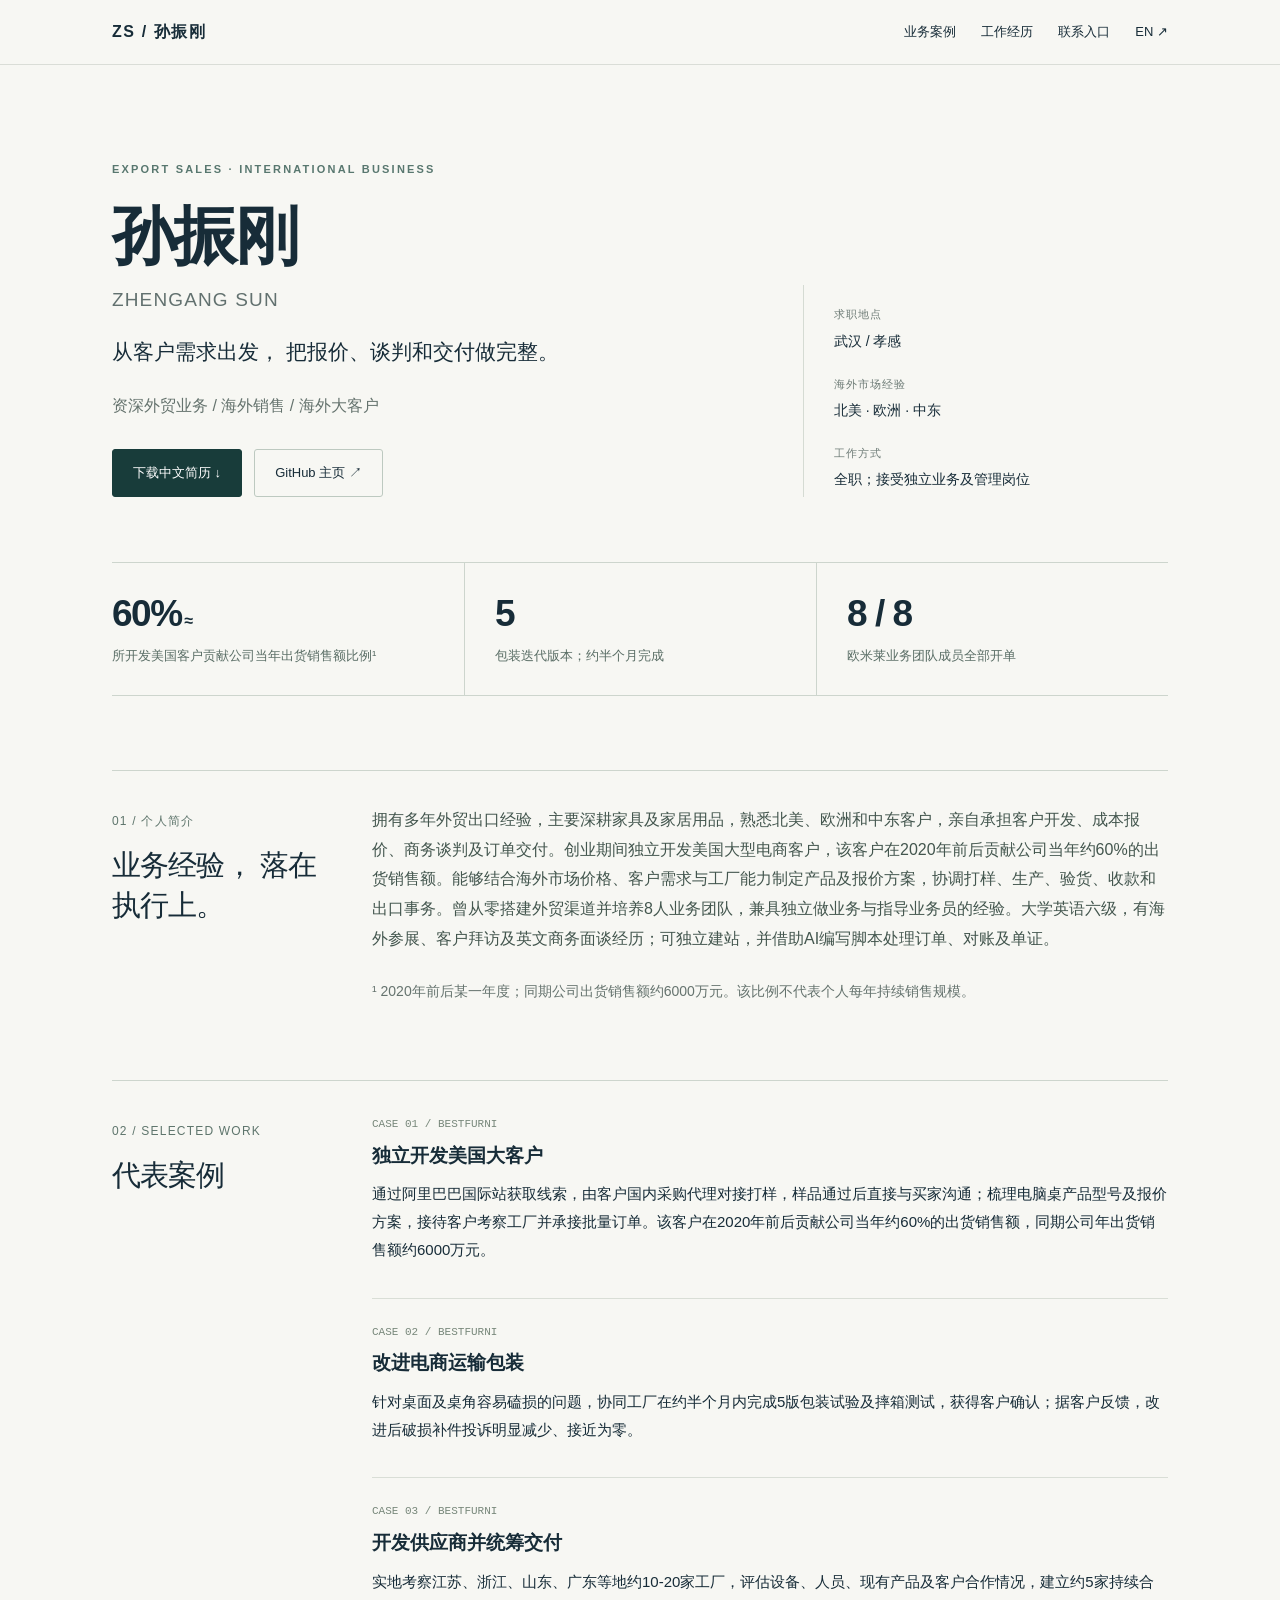
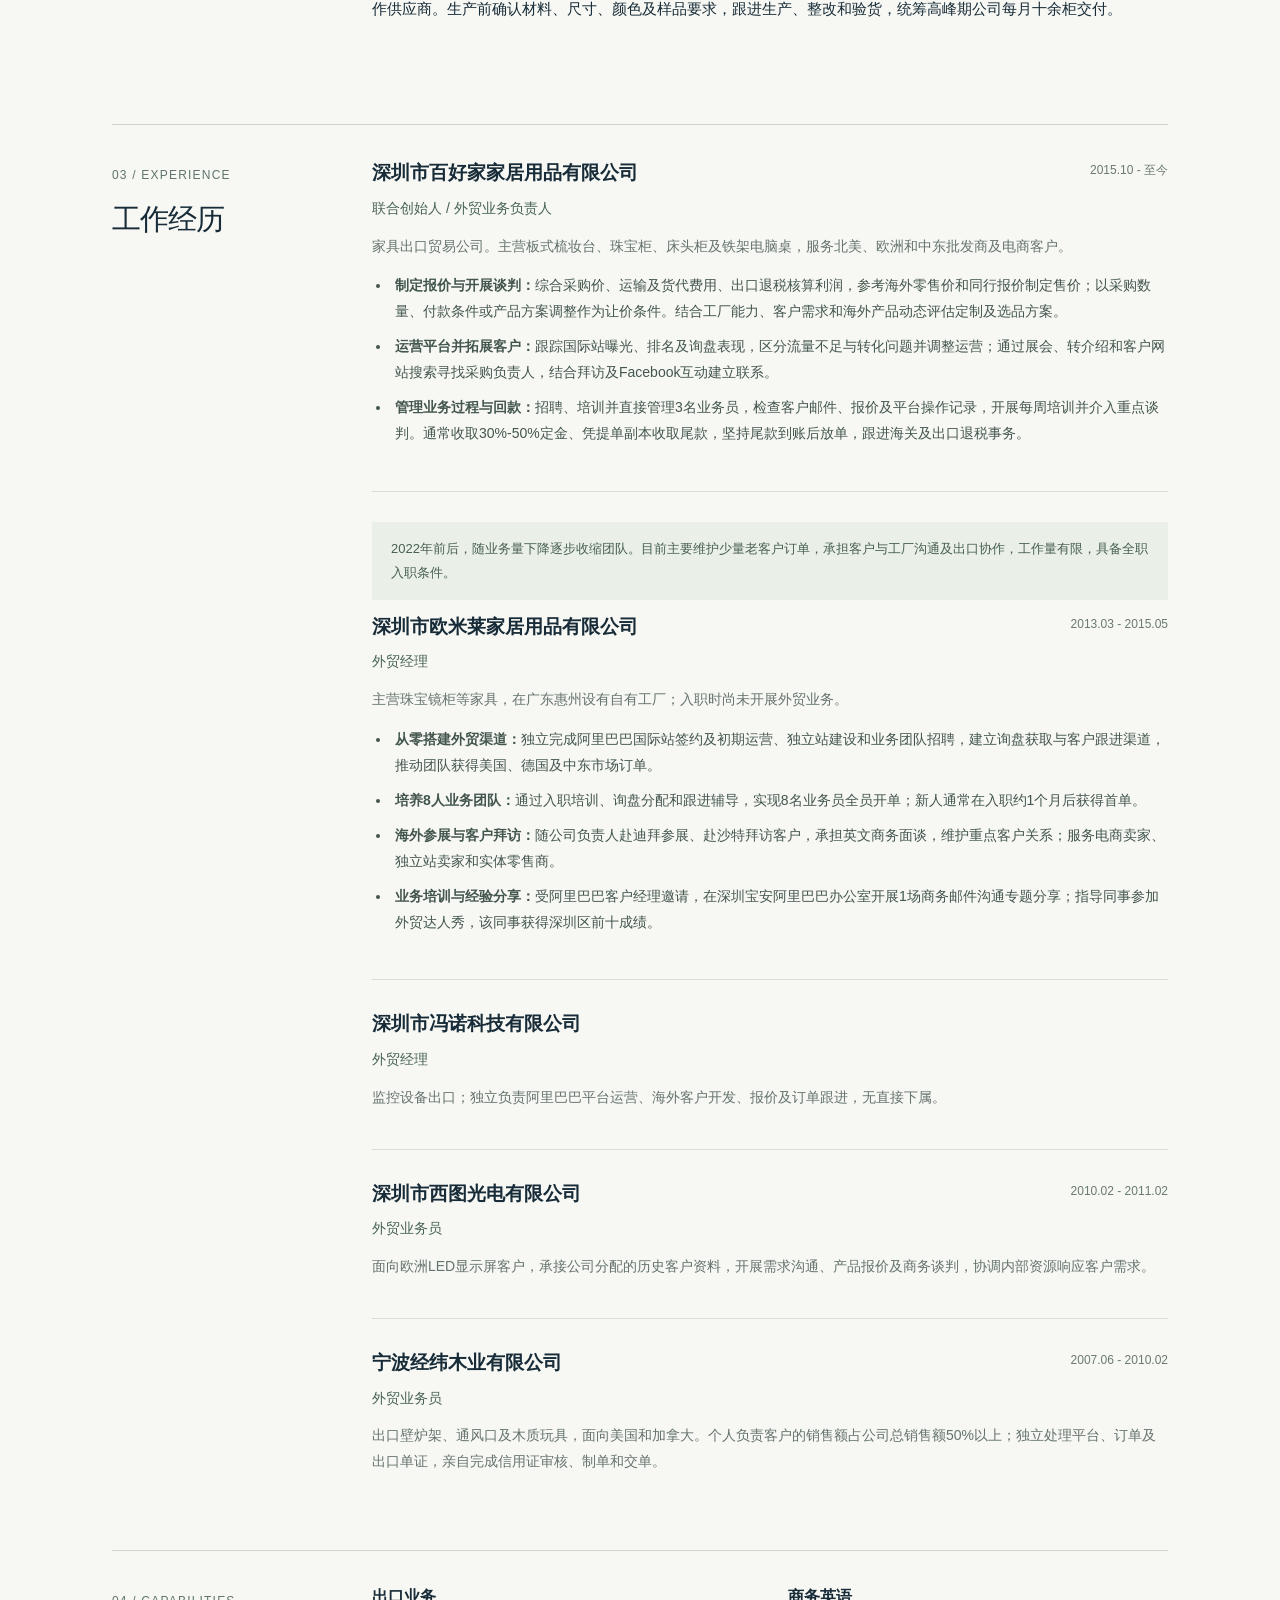
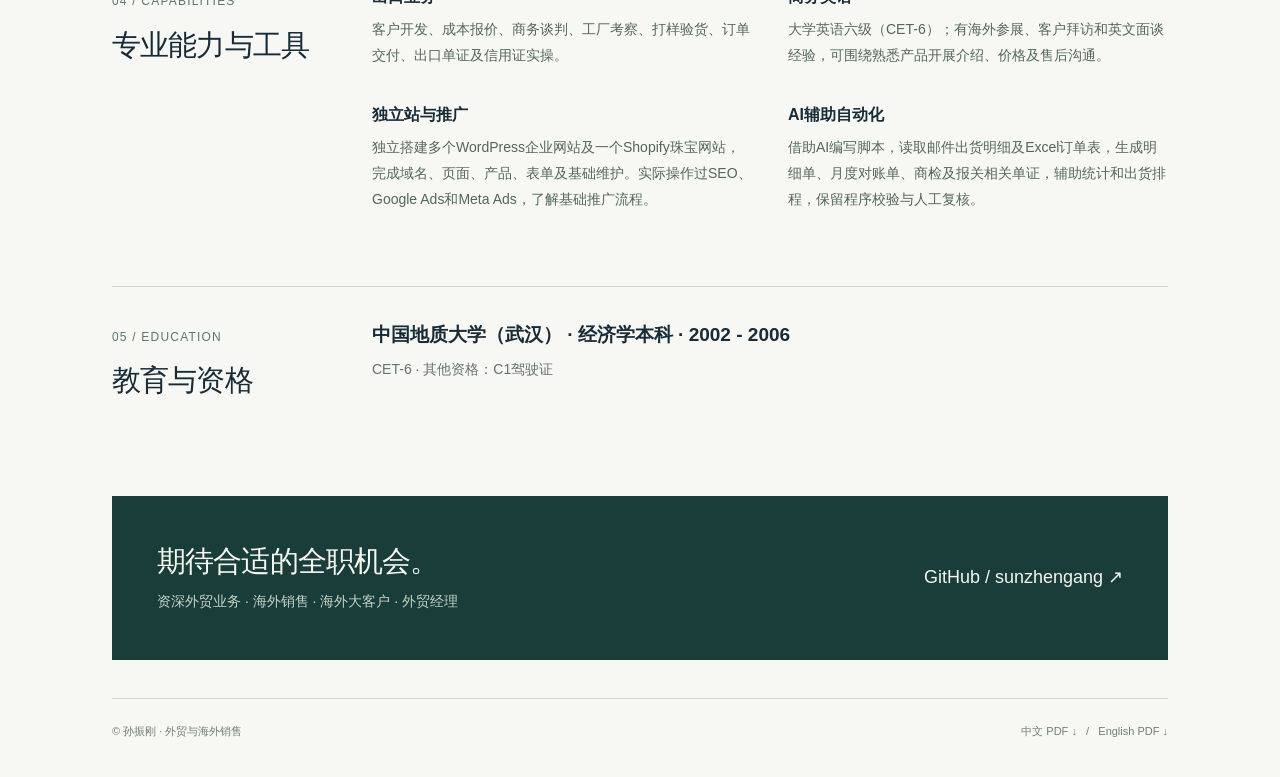
==== index.html @ 6c3768ad "Publish bilingual export sales resume with public PDF downloads" ====
<!doctype html><html lang="zh-CN"><head><meta charset="utf-8"><meta name="viewport" content="width=device-width,initial-scale=1"><title>孙振刚 | 资深外贸与海外销售</title><meta name="description" content="资深外贸业务 / 海外销售 / 海外大客户 · Wuhan / Xiaogan · Customer development, negotiation and export delivery"><meta name="theme-color" content="#193d39"><link rel="stylesheet" href="style.css"><link rel="alternate" hreflang="en" href="en.html"></head><body><a class="skip" href="#main">跳到正文</a><header><nav aria-label="主导航"><a class="brand" href="index.html">ZS / 孙振刚</a><div class="navlinks"><a class="optional" href="#cases">业务案例</a><a class="optional" href="#experience">工作经历</a><a href="#contact">联系入口</a><a href="en.html" lang="en">EN ↗</a></div></nav></header><main id="main"><div class="hero"><div><span class="eyebrow">EXPORT SALES · INTERNATIONAL BUSINESS</span><h1>孙振刚<small>ZHENGANG SUN</small></h1><p class="lead">从客户需求出发，
把报价、谈判和交付做完整。</p><p class="muted">资深外贸业务 / 海外销售 / 海外大客户</p><div class="actions"><a class="button primary" href="resume-zh.pdf" download>下载中文简历 ↓</a><a class="button" href="https://github.com/sunzhengang">GitHub 主页 ↗</a></div></div><aside class="hero-aside"><dl><div><dt>求职地点</dt><dd>武汉 / 孝感</dd></div><div><dt>海外市场经验</dt><dd>北美 · 欧洲 · 中东</dd></div><div><dt>工作方式</dt><dd>全职；接受独立业务及管理岗位</dd></div></dl></aside></div><div class="facts"><div class="fact"><div class="number">60%<span style="font-size:16px"> ≈</span></div><p>所开发美国客户贡献公司当年出货销售额比例¹</p></div><div class="fact"><div class="number">5</div><p>包装迭代版本；约半个月完成</p></div><div class="fact"><div class="number">8 / 8</div><p>欧米莱业务团队成员全部开单</p></div></div><section id="profile" class="section-layout"><div><span class="section-label">01 / 个人简介</span><h2>业务经验，
落在执行上。</h2></div><div><p class="intro">拥有多年外贸出口经验，主要深耕家具及家居用品，熟悉北美、欧洲和中东客户，亲自承担客户开发、成本报价、商务谈判及订单交付。创业期间独立开发美国大型电商客户，该客户在2020年前后贡献公司当年约60%的出货销售额。能够结合海外市场价格、客户需求与工厂能力制定产品及报价方案，协调打样、生产、验货、收款和出口事务。曾从零搭建外贸渠道并培养8人业务团队，兼具独立做业务与指导业务员的经验。大学英语六级，有海外参展、客户拜访及英文商务面谈经历；可独立建站，并借助AI编写脚本处理订单、对账及单证。</p><p class="context">¹ 2020年前后某一年度；同期公司出货销售额约6000万元。该比例不代表个人每年持续销售规模。</p></div></section><section id="cases" class="section-layout"><div><span class="section-label">02 / SELECTED WORK</span><h2>代表案例</h2></div><div><article class="case"><div class="case-index">CASE 01 / BESTFURNI</div><h3>独立开发美国大客户</h3><p>通过阿里巴巴国际站获取线索，由客户国内采购代理对接打样，样品通过后直接与买家沟通；梳理电脑桌产品型号及报价方案，接待客户考察工厂并承接批量订单。该客户在2020年前后贡献公司当年约60%的出货销售额，同期公司年出货销售额约6000万元。</p></article><article class="case"><div class="case-index">CASE 02 / BESTFURNI</div><h3>改进电商运输包装</h3><p>针对桌面及桌角容易磕损的问题，协同工厂在约半个月内完成5版包装试验及摔箱测试，获得客户确认；据客户反馈，改进后破损补件投诉明显减少、接近为零。</p></article><article class="case"><div class="case-index">CASE 03 / BESTFURNI</div><h3>开发供应商并统筹交付</h3><p>实地考察江苏、浙江、山东、广东等地约10-20家工厂，评估设备、人员、现有产品及客户合作情况，建立约5家持续合作供应商。生产前确认材料、尺寸、颜色及样品要求，跟进生产、整改和验货，统筹高峰期公司每月十余柜交付。</p></article></div></section><section id="experience" class="section-layout"><div><span class="section-label">03 / EXPERIENCE</span><h2>工作经历</h2></div><div><article class="job"><div class="jobhead"><h3>深圳市百好家家居用品有限公司</h3><span class="date">2015.10 - 至今</span></div><p class="role">联合创始人 / 外贸业务负责人</p><p class="context">家具出口贸易公司。主营板式梳妆台、珠宝柜、床头柜及铁架电脑桌，服务北美、欧洲和中东批发商及电商客户。</p><ul><li><strong>制定报价与开展谈判：</strong>综合采购价、运输及货代费用、出口退税核算利润，参考海外零售价和同行报价制定售价；以采购数量、付款条件或产品方案调整作为让价条件。结合工厂能力、客户需求和海外产品动态评估定制及选品方案。</li><li><strong>运营平台并拓展客户：</strong>跟踪国际站曝光、排名及询盘表现，区分流量不足与转化问题并调整运营；通过展会、转介绍和客户网站搜索寻找采购负责人，结合拜访及Facebook互动建立联系。</li><li><strong>管理业务过程与回款：</strong>招聘、培训并直接管理3名业务员，检查客户邮件、报价及平台操作记录，开展每周培训并介入重点谈判。通常收取30%-50%定金、凭提单副本收取尾款，坚持尾款到账后放单，跟进海关及出口退税事务。</li></ul></article><p class="note">2022年前后，随业务量下降逐步收缩团队。目前主要维护少量老客户订单，承担客户与工厂沟通及出口协作，工作量有限，具备全职入职条件。</p><article class="job"><div class="jobhead"><h3>深圳市欧米莱家居用品有限公司</h3><span class="date">2013.03 - 2015.05</span></div><p class="role">外贸经理</p><p class="context">主营珠宝镜柜等家具，在广东惠州设有自有工厂；入职时尚未开展外贸业务。</p><ul><li><strong>从零搭建外贸渠道：</strong>独立完成阿里巴巴国际站签约及初期运营、独立站建设和业务团队招聘，建立询盘获取与客户跟进渠道，推动团队获得美国、德国及中东市场订单。</li><li><strong>培养8人业务团队：</strong>通过入职培训、询盘分配和跟进辅导，实现8名业务员全员开单；新人通常在入职约1个月后获得首单。</li><li><strong>海外参展与客户拜访：</strong>随公司负责人赴迪拜参展、赴沙特拜访客户，承担英文商务面谈，维护重点客户关系；服务电商卖家、独立站卖家和实体零售商。</li><li><strong>业务培训与经验分享：</strong>受阿里巴巴客户经理邀请，在深圳宝安阿里巴巴办公室开展1场商务邮件沟通专题分享；指导同事参加外贸达人秀，该同事获得深圳区前十成绩。</li></ul></article><article class="job"><div class="jobhead"><h3>深圳市冯诺科技有限公司</h3><span class="date"></span></div><p class="role">外贸经理</p><p class="context">监控设备出口；独立负责阿里巴巴平台运营、海外客户开发、报价及订单跟进，无直接下属。</p></article><article class="job"><div class="jobhead"><h3>深圳市西图光电有限公司</h3><span class="date">2010.02 - 2011.02</span></div><p class="role">外贸业务员</p><p class="context">面向欧洲LED显示屏客户，承接公司分配的历史客户资料，开展需求沟通、产品报价及商务谈判，协调内部资源响应客户需求。</p></article><article class="job"><div class="jobhead"><h3>宁波经纬木业有限公司</h3><span class="date">2007.06 - 2010.02</span></div><p class="role">外贸业务员</p><p class="context">出口壁炉架、通风口及木质玩具，面向美国和加拿大。个人负责客户的销售额占公司总销售额50%以上；独立处理平台、订单及出口单证，亲自完成信用证审核、制单和交单。</p></article></div></section><section id="skills" class="section-layout"><div><span class="section-label">04 / CAPABILITIES</span><h2>专业能力与工具</h2></div><div><div class="skills"><article class="skill"><h3>出口业务</h3><p>客户开发、成本报价、商务谈判、工厂考察、打样验货、订单交付、出口单证及信用证实操。</p></article><article class="skill"><h3>商务英语</h3><p>大学英语六级（CET-6）；有海外参展、客户拜访和英文面谈经验，可围绕熟悉产品开展介绍、价格及售后沟通。</p></article><article class="skill"><h3>独立站与推广</h3><p>独立搭建多个WordPress企业网站及一个Shopify珠宝网站，完成域名、页面、产品、表单及基础维护。实际操作过SEO、Google Ads和Meta Ads，了解基础推广流程。</p></article><article class="skill"><h3>AI辅助自动化</h3><p>借助AI编写脚本，读取邮件出货明细及Excel订单表，生成明细单、月度对账单、商检及报关相关单证，辅助统计和出货排程，保留程序校验与人工复核。</p></article></div></div></section><section id="education" class="section-layout"><div><span class="section-label">05 / EDUCATION</span><h2>教育与资格</h2></div><div><h3>中国地质大学（武汉）  ·  经济学本科  ·  2002 - 2006</h3><p class="context">CET-6 · 其他资格：C1驾驶证</p></div></section><section id="contact" class="contact"><div><h2>期待合适的全职机会。</h2><p>资深外贸业务 · 海外销售 · 海外大客户 · 外贸经理</p></div><a href="https://github.com/sunzhengang">GitHub / sunzhengang ↗</a></section><footer><span>© 孙振刚 · 外贸与海外销售</span><span><a href="resume-zh.pdf" download>中文 PDF ↓</a> &nbsp; / &nbsp; <a href="resume-en.pdf" download>English PDF ↓</a></span></footer></main></body></html>
---- style.css ----
*{box-sizing:border-box}html{scroll-behavior:smooth;scroll-padding-top:90px}body{margin:0;background:#f7f7f3;color:#172c38;font:16px/1.85 -apple-system,BlinkMacSystemFont,"Segoe UI","PingFang SC","Microsoft YaHei",sans-serif}a{color:inherit;text-decoration:none}a:hover{text-decoration:underline}header{border-bottom:1px solid #daddd7;background:#f7f7f3ef;position:sticky;top:0;z-index:2;backdrop-filter:blur(12px)}nav{max-width:1120px;margin:auto;display:flex;align-items:center;justify-content:space-between;padding:17px 32px;gap:24px}.brand{font-weight:650;letter-spacing:.1em}.navlinks{display:flex;gap:25px;font-size:13px}main{max-width:1120px;margin:auto;padding:0 32px}.hero{padding:88px 0 65px;display:grid;grid-template-columns:1.7fr 1fr;gap:70px}.eyebrow{font-size:11px;letter-spacing:.2em;font-weight:650;color:#58776f;text-transform:uppercase}h1{font-size:64px;line-height:1.15;letter-spacing:-.04em;margin:18px 0 22px;font-weight:600}h1 small{font-size:19px;letter-spacing:.06em;display:block;margin-top:15px;font-weight:400;color:#62716f}h2{font-size:29px;font-weight:550;letter-spacing:-.03em;line-height:1.4;margin:10px 0 28px}h3{font-size:19px;line-height:1.5;font-weight:600;margin:0 0 8px}.lead{font-size:21px;line-height:1.8;max-width:640px}.muted,.context{color:#65736e}.hero-aside{border-left:1px solid #d5dbd3;padding-left:30px;align-self:end;font-size:14px}.hero-aside dl{margin:0}.hero-aside dt{font-size:11px;color:#6d7b76;letter-spacing:.1em;margin-top:19px}.hero-aside dd{margin:4px 0}.actions{display:flex;gap:12px;flex-wrap:wrap;margin-top:28px}.button{font-size:13px;padding:11px 20px;border:1px solid #bdc9c0;border-radius:3px;display:inline-block}.button.primary{background:#183c3a;color:#fff;border-color:#183c3a}.facts{display:grid;grid-template-columns:repeat(3,1fr);border-top:1px solid #cdd5cd;border-bottom:1px solid #cdd5cd;margin-bottom:74px}.fact{padding:27px 25px 27px 0}.fact+.fact{border-left:1px solid #cdd5cd;padding-left:30px}.number{font-size:37px;font-weight:550;letter-spacing:-.04em;line-height:1.3}.fact p{font-size:13px;margin:6px 0 0;color:#596d65}section{padding:0 0 67px}.section-layout{display:grid;grid-template-columns:220px 1fr;gap:40px;border-top:1px solid #cdd5cd;padding-top:34px}.section-label{font-size:12px;color:#5e756c;letter-spacing:.1em}.intro{margin:0 0 26px;color:#43564e}.case{border-top:1px solid #d9ded6;padding:24px 0}.case:first-child{border-top:0;padding-top:0}.case-index{font:11px/1.8 monospace;color:#77877a;margin-bottom:7px}.case p{margin:10px 0;font-size:15px}.result{border-left:2px solid #789185;padding:5px 0 5px 16px;color:#294f43}.job{padding:0 0 30px;margin-bottom:30px;border-bottom:1px solid #d9ded6}.job:last-child{margin:0;border:0;padding-bottom:0}.jobhead{display:flex;justify-content:space-between;gap:22px}.date{font-size:12px;white-space:nowrap;color:#697a70}.role{color:#476354;font-size:14px;margin:0 0 12px}.context{font-size:14px;margin:8px 0}.job ul{padding-left:19px;font-size:14px;color:#43564e}.job li{padding-left:4px;margin:9px 0}.note{font-size:13px;background:#eaf0e7;padding:15px 19px;color:#48604f}.skills{display:grid;grid-template-columns:1fr 1fr;gap:28px 36px}.skill h3{font-size:16px}.skill p{font-size:14px;color:#52675b;margin:6px 0}.contact{background:#193d39;color:#f7f7f0;padding:45px;display:flex;justify-content:space-between;align-items:center;gap:24px;margin-bottom:38px}.contact h2{margin:0 0 8px}.contact p{font-size:14px;color:#c4d3c6;margin:0}.contact a{font-size:18px}footer{border-top:1px solid #cdd5cd;padding:22px 0 35px;font-size:11px;color:#708073;display:flex;justify-content:space-between;gap:20px}.skip{position:absolute;left:-999px}.skip:focus{left:20px;top:10px;background:white;z-index:9}a:focus-visible{outline:2px solid #4c806b;outline-offset:5px}@media(max-width:760px){nav{padding:14px 22px}.navlinks{gap:15px}.navlinks .optional{display:none}main{padding:0 22px}.hero{padding:50px 0 35px;grid-template-columns:1fr;gap:25px}h1{font-size:48px}.lead{font-size:18px}.hero-aside{border-left:0;border-top:1px solid #d5dbd3;padding:10px 0 0}.hero-aside dl{display:grid;grid-template-columns:1fr 1fr;gap:0 20px}.facts{margin-bottom:45px}.fact{padding:20px 10px 20px 0}.fact+.fact{padding-left:15px}.number{font-size:28px}.fact p{font-size:11px}.section-layout{grid-template-columns:1fr;gap:20px;padding-top:24px}h2{font-size:26px}.jobhead{display:block}.date{display:block;margin-bottom:9px}.skills{grid-template-columns:1fr;gap:20px}.contact{padding:25px;display:block}.contact a{display:block;margin-top:20px;font-size:16px}section{padding-bottom:45px}footer{display:block}footer span{display:block}}@media print{header,.actions,.contact{display:none}body{background:white;font-size:11px}main{max-width:none;padding:0}.hero{padding:0;gap:25px}h1{font-size:32px}.facts{margin-bottom:20px}.section-layout{grid-template-columns:130px 1fr;gap:15px}section{padding-bottom:20px}.job,.case{break-inside:avoid}.lead{font-size:15px}}
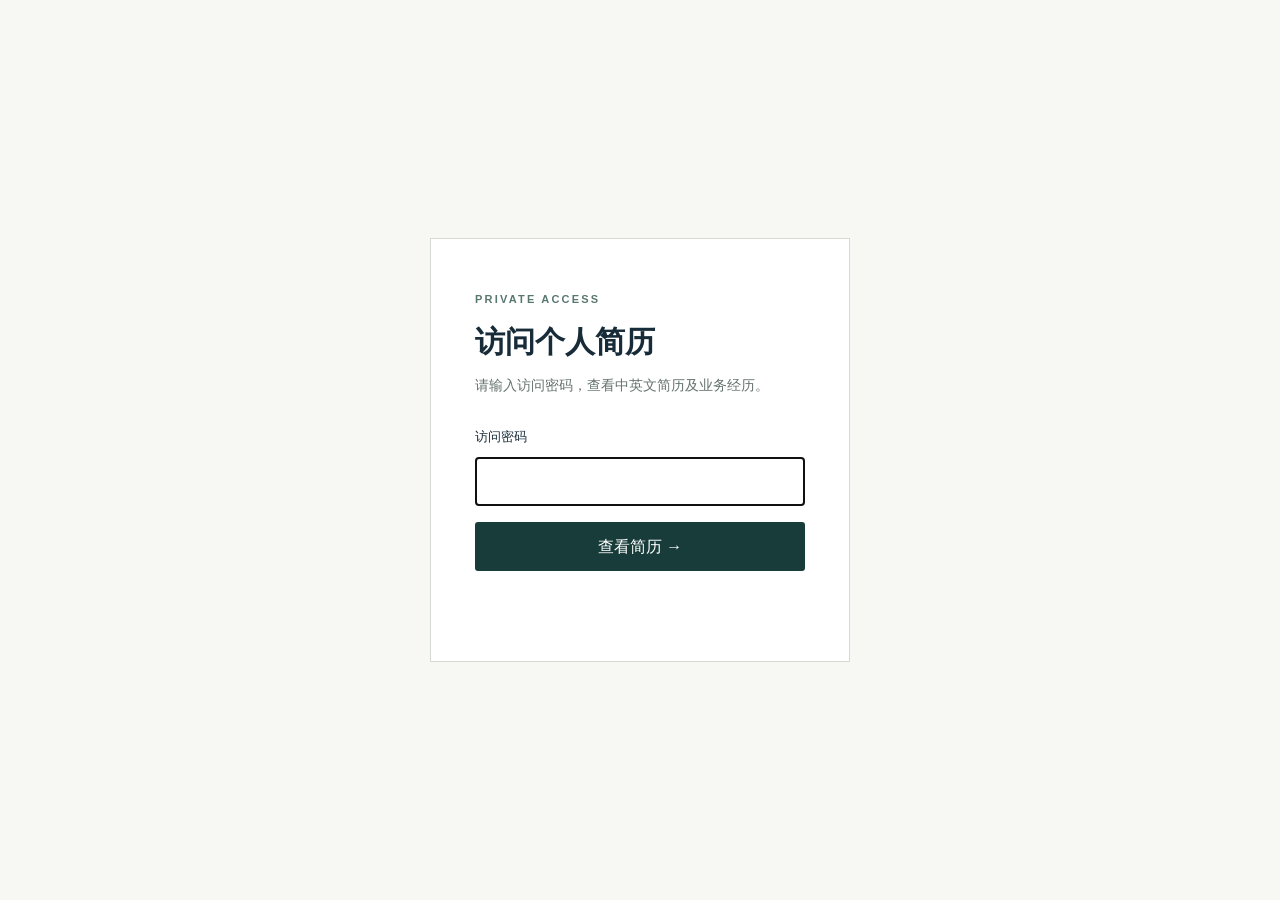
==== commit 58adad39: "Protect resume and downloads with encrypted password gate" ====
--- a/index.html
+++ b/index.html
@@ -1,3 +1 @@
-<!doctype html><html lang="zh-CN"><head><meta charset="utf-8"><meta name="viewport" content="width=device-width,initial-scale=1"><title>孙振刚 | 资深外贸与海外销售</title><meta name="description" content="资深外贸业务 / 海外销售 / 海外大客户 · Wuhan / Xiaogan · Customer development, negotiation and export delivery"><meta name="theme-color" content="#193d39"><link rel="stylesheet" href="style.css"><link rel="alternate" hreflang="en" href="en.html"></head><body><a class="skip" href="#main">跳到正文</a><header><nav aria-label="主导航"><a class="brand" href="index.html">ZS / 孙振刚</a><div class="navlinks"><a class="optional" href="#cases">业务案例</a><a class="optional" href="#experience">工作经历</a><a href="#contact">联系入口</a><a href="en.html" lang="en">EN ↗</a></div></nav></header><main id="main"><div class="hero"><div><span class="eyebrow">EXPORT SALES · INTERNATIONAL BUSINESS</span><h1>孙振刚<small>ZHENGANG SUN</small></h1><p class="lead">从客户需求出发，
-把报价、谈判和交付做完整。</p><p class="muted">资深外贸业务 / 海外销售 / 海外大客户</p><div class="actions"><a class="button primary" href="resume-zh.pdf" download>下载中文简历 ↓</a><a class="button" href="https://github.com/sunzhengang">GitHub 主页 ↗</a></div></div><aside class="hero-aside"><dl><div><dt>求职地点</dt><dd>武汉 / 孝感</dd></div><div><dt>海外市场经验</dt><dd>北美 · 欧洲 · 中东</dd></div><div><dt>工作方式</dt><dd>全职；接受独立业务及管理岗位</dd></div></dl></aside></div><div class="facts"><div class="fact"><div class="number">60%<span style="font-size:16px"> ≈</span></div><p>所开发美国客户贡献公司当年出货销售额比例¹</p></div><div class="fact"><div class="number">5</div><p>包装迭代版本；约半个月完成</p></div><div class="fact"><div class="number">8 / 8</div><p>欧米莱业务团队成员全部开单</p></div></div><section id="profile" class="section-layout"><div><span class="section-label">01 / 个人简介</span><h2>业务经验，
-落在执行上。</h2></div><div><p class="intro">拥有多年外贸出口经验，主要深耕家具及家居用品，熟悉北美、欧洲和中东客户，亲自承担客户开发、成本报价、商务谈判及订单交付。创业期间独立开发美国大型电商客户，该客户在2020年前后贡献公司当年约60%的出货销售额。能够结合海外市场价格、客户需求与工厂能力制定产品及报价方案，协调打样、生产、验货、收款和出口事务。曾从零搭建外贸渠道并培养8人业务团队，兼具独立做业务与指导业务员的经验。大学英语六级，有海外参展、客户拜访及英文商务面谈经历；可独立建站，并借助AI编写脚本处理订单、对账及单证。</p><p class="context">¹ 2020年前后某一年度；同期公司出货销售额约6000万元。该比例不代表个人每年持续销售规模。</p></div></section><section id="cases" class="section-layout"><div><span class="section-label">02 / SELECTED WORK</span><h2>代表案例</h2></div><div><article class="case"><div class="case-index">CASE 01 / BESTFURNI</div><h3>独立开发美国大客户</h3><p>通过阿里巴巴国际站获取线索，由客户国内采购代理对接打样，样品通过后直接与买家沟通；梳理电脑桌产品型号及报价方案，接待客户考察工厂并承接批量订单。该客户在2020年前后贡献公司当年约60%的出货销售额，同期公司年出货销售额约6000万元。</p></article><article class="case"><div class="case-index">CASE 02 / BESTFURNI</div><h3>改进电商运输包装</h3><p>针对桌面及桌角容易磕损的问题，协同工厂在约半个月内完成5版包装试验及摔箱测试，获得客户确认；据客户反馈，改进后破损补件投诉明显减少、接近为零。</p></article><article class="case"><div class="case-index">CASE 03 / BESTFURNI</div><h3>开发供应商并统筹交付</h3><p>实地考察江苏、浙江、山东、广东等地约10-20家工厂，评估设备、人员、现有产品及客户合作情况，建立约5家持续合作供应商。生产前确认材料、尺寸、颜色及样品要求，跟进生产、整改和验货，统筹高峰期公司每月十余柜交付。</p></article></div></section><section id="experience" class="section-layout"><div><span class="section-label">03 / EXPERIENCE</span><h2>工作经历</h2></div><div><article class="job"><div class="jobhead"><h3>深圳市百好家家居用品有限公司</h3><span class="date">2015.10 - 至今</span></div><p class="role">联合创始人 / 外贸业务负责人</p><p class="context">家具出口贸易公司。主营板式梳妆台、珠宝柜、床头柜及铁架电脑桌，服务北美、欧洲和中东批发商及电商客户。</p><ul><li><strong>制定报价与开展谈判：</strong>综合采购价、运输及货代费用、出口退税核算利润，参考海外零售价和同行报价制定售价；以采购数量、付款条件或产品方案调整作为让价条件。结合工厂能力、客户需求和海外产品动态评估定制及选品方案。</li><li><strong>运营平台并拓展客户：</strong>跟踪国际站曝光、排名及询盘表现，区分流量不足与转化问题并调整运营；通过展会、转介绍和客户网站搜索寻找采购负责人，结合拜访及Facebook互动建立联系。</li><li><strong>管理业务过程与回款：</strong>招聘、培训并直接管理3名业务员，检查客户邮件、报价及平台操作记录，开展每周培训并介入重点谈判。通常收取30%-50%定金、凭提单副本收取尾款，坚持尾款到账后放单，跟进海关及出口退税事务。</li></ul></article><p class="note">2022年前后，随业务量下降逐步收缩团队。目前主要维护少量老客户订单，承担客户与工厂沟通及出口协作，工作量有限，具备全职入职条件。</p><article class="job"><div class="jobhead"><h3>深圳市欧米莱家居用品有限公司</h3><span class="date">2013.03 - 2015.05</span></div><p class="role">外贸经理</p><p class="context">主营珠宝镜柜等家具，在广东惠州设有自有工厂；入职时尚未开展外贸业务。</p><ul><li><strong>从零搭建外贸渠道：</strong>独立完成阿里巴巴国际站签约及初期运营、独立站建设和业务团队招聘，建立询盘获取与客户跟进渠道，推动团队获得美国、德国及中东市场订单。</li><li><strong>培养8人业务团队：</strong>通过入职培训、询盘分配和跟进辅导，实现8名业务员全员开单；新人通常在入职约1个月后获得首单。</li><li><strong>海外参展与客户拜访：</strong>随公司负责人赴迪拜参展、赴沙特拜访客户，承担英文商务面谈，维护重点客户关系；服务电商卖家、独立站卖家和实体零售商。</li><li><strong>业务培训与经验分享：</strong>受阿里巴巴客户经理邀请，在深圳宝安阿里巴巴办公室开展1场商务邮件沟通专题分享；指导同事参加外贸达人秀，该同事获得深圳区前十成绩。</li></ul></article><article class="job"><div class="jobhead"><h3>深圳市冯诺科技有限公司</h3><span class="date"></span></div><p class="role">外贸经理</p><p class="context">监控设备出口；独立负责阿里巴巴平台运营、海外客户开发、报价及订单跟进，无直接下属。</p></article><article class="job"><div class="jobhead"><h3>深圳市西图光电有限公司</h3><span class="date">2010.02 - 2011.02</span></div><p class="role">外贸业务员</p><p class="context">面向欧洲LED显示屏客户，承接公司分配的历史客户资料，开展需求沟通、产品报价及商务谈判，协调内部资源响应客户需求。</p></article><article class="job"><div class="jobhead"><h3>宁波经纬木业有限公司</h3><span class="date">2007.06 - 2010.02</span></div><p class="role">外贸业务员</p><p class="context">出口壁炉架、通风口及木质玩具，面向美国和加拿大。个人负责客户的销售额占公司总销售额50%以上；独立处理平台、订单及出口单证，亲自完成信用证审核、制单和交单。</p></article></div></section><section id="skills" class="section-layout"><div><span class="section-label">04 / CAPABILITIES</span><h2>专业能力与工具</h2></div><div><div class="skills"><article class="skill"><h3>出口业务</h3><p>客户开发、成本报价、商务谈判、工厂考察、打样验货、订单交付、出口单证及信用证实操。</p></article><article class="skill"><h3>商务英语</h3><p>大学英语六级（CET-6）；有海外参展、客户拜访和英文面谈经验，可围绕熟悉产品开展介绍、价格及售后沟通。</p></article><article class="skill"><h3>独立站与推广</h3><p>独立搭建多个WordPress企业网站及一个Shopify珠宝网站，完成域名、页面、产品、表单及基础维护。实际操作过SEO、Google Ads和Meta Ads，了解基础推广流程。</p></article><article class="skill"><h3>AI辅助自动化</h3><p>借助AI编写脚本，读取邮件出货明细及Excel订单表，生成明细单、月度对账单、商检及报关相关单证，辅助统计和出货排程，保留程序校验与人工复核。</p></article></div></div></section><section id="education" class="section-layout"><div><span class="section-label">05 / EDUCATION</span><h2>教育与资格</h2></div><div><h3>中国地质大学（武汉）  ·  经济学本科  ·  2002 - 2006</h3><p class="context">CET-6 · 其他资格：C1驾驶证</p></div></section><section id="contact" class="contact"><div><h2>期待合适的全职机会。</h2><p>资深外贸业务 · 海外销售 · 海外大客户 · 外贸经理</p></div><a href="https://github.com/sunzhengang">GitHub / sunzhengang ↗</a></section><footer><span>© 孙振刚 · 外贸与海外销售</span><span><a href="resume-zh.pdf" download>中文 PDF ↓</a> &nbsp; / &nbsp; <a href="resume-en.pdf" download>English PDF ↓</a></span></footer></main></body></html>+<!doctype html><html lang="zh-CN"><head><meta charset="utf-8"><meta name="viewport" content="width=device-width,initial-scale=1"><meta name="robots" content="noindex,nofollow"><title>个人简历 · 访问验证</title><link rel="stylesheet" href="style.css"><style>body.locked{min-height:100vh;display:grid;place-items:center;padding:24px}.gate{width:min(100%,420px);padding:44px;border:1px solid #d5dbd3;background:#fff}.gate h1{font-size:30px;letter-spacing:0;margin:12px 0}.gate p{color:#65736e;font-size:14px}.gate label{display:block;margin:26px 0 8px;font-size:13px}.gate input{width:100%;height:49px;border:1px solid #bdc9c0;border-radius:3px;padding:0 13px;font-size:16px}.gate button{width:100%;height:49px;margin-top:16px;background:#183c3a;color:white;border:0;border-radius:3px;font:inherit;cursor:pointer}.gate button:disabled{opacity:.6}.gate #message{min-height:1.5em;color:#9b443e;font-size:13px}.gate .eyebrow{font-size:11px}</style><script defer src="gate.js"></script></head><body class="locked"><main class="gate"><span class="eyebrow">PRIVATE ACCESS</span><h1>访问个人简历</h1><p>请输入访问密码，查看中英文简历及业务经历。</p><form id="unlock"><label for="password">访问密码</label><input id="password" type="password" autocomplete="current-password" required autofocus><button id="submit" type="submit">查看简历 →</button><p id="message" role="status" aria-live="polite"></p></form></main></body></html>
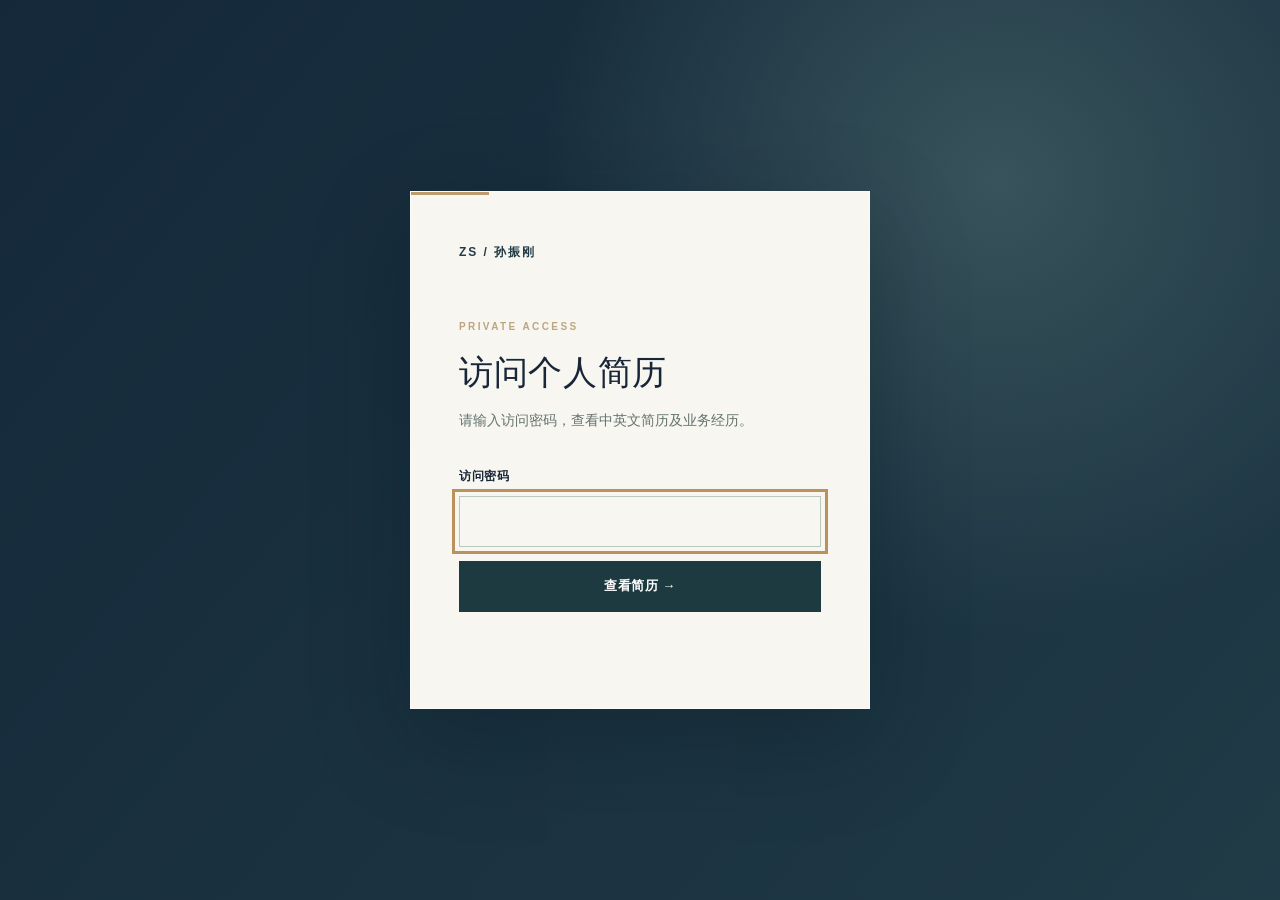
==== commit a661d763: "Redesign resume and access screen with editorial styling" ====
--- a/index.html
+++ b/index.html
@@ -1 +1 @@
-<!doctype html><html lang="zh-CN"><head><meta charset="utf-8"><meta name="viewport" content="width=device-width,initial-scale=1"><meta name="robots" content="noindex,nofollow"><title>个人简历 · 访问验证</title><link rel="stylesheet" href="style.css"><style>body.locked{min-height:100vh;display:grid;place-items:center;padding:24px}.gate{width:min(100%,420px);padding:44px;border:1px solid #d5dbd3;background:#fff}.gate h1{font-size:30px;letter-spacing:0;margin:12px 0}.gate p{color:#65736e;font-size:14px}.gate label{display:block;margin:26px 0 8px;font-size:13px}.gate input{width:100%;height:49px;border:1px solid #bdc9c0;border-radius:3px;padding:0 13px;font-size:16px}.gate button{width:100%;height:49px;margin-top:16px;background:#183c3a;color:white;border:0;border-radius:3px;font:inherit;cursor:pointer}.gate button:disabled{opacity:.6}.gate #message{min-height:1.5em;color:#9b443e;font-size:13px}.gate .eyebrow{font-size:11px}</style><script defer src="gate.js"></script></head><body class="locked"><main class="gate"><span class="eyebrow">PRIVATE ACCESS</span><h1>访问个人简历</h1><p>请输入访问密码，查看中英文简历及业务经历。</p><form id="unlock"><label for="password">访问密码</label><input id="password" type="password" autocomplete="current-password" required autofocus><button id="submit" type="submit">查看简历 →</button><p id="message" role="status" aria-live="polite"></p></form></main></body></html>+<!doctype html><html lang="zh-CN"><head><meta charset="utf-8"><meta name="viewport" content="width=device-width,initial-scale=1"><meta name="robots" content="noindex,nofollow"><title>个人简历 · 访问验证</title><link rel="stylesheet" href="style.css"><style>body.locked{min-height:100vh;display:grid;place-items:center;padding:24px;background:#142839;background-image:radial-gradient(circle at 78% 20%,#38535b 0,transparent 37%),linear-gradient(130deg,#142839,#203a46)}.gate{position:relative;width:min(100%,460px);padding:51px 48px;background:#f7f6f0;border:1px solid #ffffff66;box-shadow:0 30px 90px #07172150}.gate:before{content:"ZS / 孙振刚";display:block;font:700 12px/1.5 var(--sans);letter-spacing:.16em;color:#223c47;margin-bottom:50px}.gate:after{content:"";position:absolute;top:0;left:0;width:78px;height:3px;background:#bf9c6e}.gate h1{font-family:var(--serif);font-size:34px;letter-spacing:.02em;margin:15px 0}.gate p{color:#64736f;font-size:14px}.gate label{display:block;margin:31px 0 8px;font-size:12px;font-weight:600;letter-spacing:.06em}.gate input{width:100%;height:51px;background:transparent;border:1px solid #bac7be;padding:0 14px;font-size:16px}.gate button{width:100%;height:51px;margin-top:14px;background:#1d3a40;color:white;border:0;font:600 13px var(--sans);letter-spacing:.04em;cursor:pointer}.gate button:hover{background:#31554f}.gate button:disabled{opacity:.6}.gate #message{min-height:1.5em;color:#9b443e;font-size:13px}.gate .eyebrow{font-size:10px}@media(max-width:500px){.gate{padding:38px 28px}.gate:before{margin-bottom:38px}}</style><script defer src="gate.js"></script></head><body class="locked"><main class="gate"><span class="eyebrow">PRIVATE ACCESS</span><h1>访问个人简历</h1><p>请输入访问密码，查看中英文简历及业务经历。</p><form id="unlock"><label for="password">访问密码</label><input id="password" type="password" autocomplete="current-password" required autofocus><button id="submit" type="submit">查看简历 →</button><p id="message" role="status" aria-live="polite"></p></form></main></body></html>
--- a/style.css
+++ b/style.css
@@ -1 +1 @@
-*{box-sizing:border-box}html{scroll-behavior:smooth;scroll-padding-top:90px}body{margin:0;background:#f7f7f3;color:#172c38;font:16px/1.85 -apple-system,BlinkMacSystemFont,"Segoe UI","PingFang SC","Microsoft YaHei",sans-serif}a{color:inherit;text-decoration:none}a:hover{text-decoration:underline}header{border-bottom:1px solid #daddd7;background:#f7f7f3ef;position:sticky;top:0;z-index:2;backdrop-filter:blur(12px)}nav{max-width:1120px;margin:auto;display:flex;align-items:center;justify-content:space-between;padding:17px 32px;gap:24px}.brand{font-weight:650;letter-spacing:.1em}.navlinks{display:flex;gap:25px;font-size:13px}main{max-width:1120px;margin:auto;padding:0 32px}.hero{padding:88px 0 65px;display:grid;grid-template-columns:1.7fr 1fr;gap:70px}.eyebrow{font-size:11px;letter-spacing:.2em;font-weight:650;color:#58776f;text-transform:uppercase}h1{font-size:64px;line-height:1.15;letter-spacing:-.04em;margin:18px 0 22px;font-weight:600}h1 small{font-size:19px;letter-spacing:.06em;display:block;margin-top:15px;font-weight:400;color:#62716f}h2{font-size:29px;font-weight:550;letter-spacing:-.03em;line-height:1.4;margin:10px 0 28px}h3{font-size:19px;line-height:1.5;font-weight:600;margin:0 0 8px}.lead{font-size:21px;line-height:1.8;max-width:640px}.muted,.context{color:#65736e}.hero-aside{border-left:1px solid #d5dbd3;padding-left:30px;align-self:end;font-size:14px}.hero-aside dl{margin:0}.hero-aside dt{font-size:11px;color:#6d7b76;letter-spacing:.1em;margin-top:19px}.hero-aside dd{margin:4px 0}.actions{display:flex;gap:12px;flex-wrap:wrap;margin-top:28px}.button{font-size:13px;padding:11px 20px;border:1px solid #bdc9c0;border-radius:3px;display:inline-block}.button.primary{background:#183c3a;color:#fff;border-color:#183c3a}.facts{display:grid;grid-template-columns:repeat(3,1fr);border-top:1px solid #cdd5cd;border-bottom:1px solid #cdd5cd;margin-bottom:74px}.fact{padding:27px 25px 27px 0}.fact+.fact{border-left:1px solid #cdd5cd;padding-left:30px}.number{font-size:37px;font-weight:550;letter-spacing:-.04em;line-height:1.3}.fact p{font-size:13px;margin:6px 0 0;color:#596d65}section{padding:0 0 67px}.section-layout{display:grid;grid-template-columns:220px 1fr;gap:40px;border-top:1px solid #cdd5cd;padding-top:34px}.section-label{font-size:12px;color:#5e756c;letter-spacing:.1em}.intro{margin:0 0 26px;color:#43564e}.case{border-top:1px solid #d9ded6;padding:24px 0}.case:first-child{border-top:0;padding-top:0}.case-index{font:11px/1.8 monospace;color:#77877a;margin-bottom:7px}.case p{margin:10px 0;font-size:15px}.result{border-left:2px solid #789185;padding:5px 0 5px 16px;color:#294f43}.job{padding:0 0 30px;margin-bottom:30px;border-bottom:1px solid #d9ded6}.job:last-child{margin:0;border:0;padding-bottom:0}.jobhead{display:flex;justify-content:space-between;gap:22px}.date{font-size:12px;white-space:nowrap;color:#697a70}.role{color:#476354;font-size:14px;margin:0 0 12px}.context{font-size:14px;margin:8px 0}.job ul{padding-left:19px;font-size:14px;color:#43564e}.job li{padding-left:4px;margin:9px 0}.note{font-size:13px;background:#eaf0e7;padding:15px 19px;color:#48604f}.skills{display:grid;grid-template-columns:1fr 1fr;gap:28px 36px}.skill h3{font-size:16px}.skill p{font-size:14px;color:#52675b;margin:6px 0}.contact{background:#193d39;color:#f7f7f0;padding:45px;display:flex;justify-content:space-between;align-items:center;gap:24px;margin-bottom:38px}.contact h2{margin:0 0 8px}.contact p{font-size:14px;color:#c4d3c6;margin:0}.contact a{font-size:18px}footer{border-top:1px solid #cdd5cd;padding:22px 0 35px;font-size:11px;color:#708073;display:flex;justify-content:space-between;gap:20px}.skip{position:absolute;left:-999px}.skip:focus{left:20px;top:10px;background:white;z-index:9}a:focus-visible{outline:2px solid #4c806b;outline-offset:5px}@media(max-width:760px){nav{padding:14px 22px}.navlinks{gap:15px}.navlinks .optional{display:none}main{padding:0 22px}.hero{padding:50px 0 35px;grid-template-columns:1fr;gap:25px}h1{font-size:48px}.lead{font-size:18px}.hero-aside{border-left:0;border-top:1px solid #d5dbd3;padding:10px 0 0}.hero-aside dl{display:grid;grid-template-columns:1fr 1fr;gap:0 20px}.facts{margin-bottom:45px}.fact{padding:20px 10px 20px 0}.fact+.fact{padding-left:15px}.number{font-size:28px}.fact p{font-size:11px}.section-layout{grid-template-columns:1fr;gap:20px;padding-top:24px}h2{font-size:26px}.jobhead{display:block}.date{display:block;margin-bottom:9px}.skills{grid-template-columns:1fr;gap:20px}.contact{padding:25px;display:block}.contact a{display:block;margin-top:20px;font-size:16px}section{padding-bottom:45px}footer{display:block}footer span{display:block}}@media print{header,.actions,.contact{display:none}body{background:white;font-size:11px}main{max-width:none;padding:0}.hero{padding:0;gap:25px}h1{font-size:32px}.facts{margin-bottom:20px}.section-layout{grid-template-columns:130px 1fr;gap:15px}section{padding-bottom:20px}.job,.case{break-inside:avoid}.lead{font-size:15px}}
+:root{--ink:#182637;--navy:#142839;--navy2:#213c4b;--gold:#c6a476;--paper:#f5f4ef;--rule:#d8dedb;--muted:#627374;--sans:-apple-system,BlinkMacSystemFont,"Segoe UI","PingFang SC","Microsoft YaHei",sans-serif;--serif:Georgia,"Songti SC","STSong",serif}*{box-sizing:border-box}html{scroll-behavior:smooth;scroll-padding-top:100px}body{margin:0;background:var(--paper);color:var(--ink);font:15px/1.9 var(--sans);-webkit-font-smoothing:antialiased}a{color:inherit;text-decoration:none}a:focus-visible,input:focus-visible,button:focus-visible{outline:3px solid #bb915e;outline-offset:4px}a:hover{text-decoration:underline}header{background:rgba(245,244,239,.95);border-bottom:1px solid #e2e5de;position:sticky;top:0;z-index:3;backdrop-filter:blur(15px)}nav{max-width:1272px;margin:auto;padding:19px 32px;display:flex;align-items:center;justify-content:space-between;gap:20px}.brand{font-weight:700;letter-spacing:.12em;font-size:13px}.navlinks{display:flex;gap:32px;color:#43575d;font-size:13px}.navlinks a:last-child{color:var(--ink);font-weight:600}main:not(.gate){max-width:1272px;margin:auto;padding:0 32px}.hero{position:relative;isolation:isolate;overflow:hidden;background:linear-gradient(125deg,#142738 0%,#1d3846 65%,#233e49 100%);color:#f6f4ed;margin-top:34px;padding:96px 74px 95px;display:grid;grid-template-columns:1.55fr 1fr;gap:68px;min-height:520px}.hero:before{content:"";position:absolute;z-index:-1;right:-95px;top:-165px;width:550px;height:550px;border:1px solid #ffffff19;border-radius:50%;box-shadow:0 0 0 55px #ffffff06,0 0 0 110px #ffffff05,0 0 0 165px #ffffff03}.hero:after{content:"";position:absolute;z-index:-1;left:0;right:0;bottom:0;height:1px;background:linear-gradient(90deg,#cbad7d,transparent)}.eyebrow{font-size:10px;letter-spacing:.24em;font-weight:700;color:#bca681;text-transform:uppercase}h1{font-family:var(--serif);font-size:68px;line-height:1.12;letter-spacing:.02em;margin:30px 0 28px;font-weight:500}h1 small{display:block;font:400 14px/1.5 var(--sans);letter-spacing:.2em;color:#becbc7;margin-top:18px}h2{font-family:var(--serif);font-size:31px;line-height:1.4;font-weight:500;letter-spacing:.01em;margin:15px 0 26px}h3{font-size:18px;line-height:1.5;font-weight:650;margin:0 0 8px}.lead{font-size:21px;line-height:1.8;max-width:640px;margin:0 0 12px}.hero .muted{font-size:13px;letter-spacing:.05em;color:#b7c8c5}.muted,.context{color:var(--muted)}.hero-aside{border-left:1px solid #ffffff3b;padding-left:32px;align-self:end;font-size:14px}.hero-aside dl{margin:0}.hero-aside dt{font-size:10px;color:#b9a881;letter-spacing:.14em;margin-top:24px}.hero-aside dt:first-child{margin-top:0}.hero-aside dd{margin:4px 0 0;color:#e4eae5}.actions{display:flex;gap:12px;flex-wrap:wrap;margin-top:35px}.button{font-size:12px;letter-spacing:.02em;padding:12px 19px;border:1px solid #80918d;display:inline-flex;align-items:center;min-height:48px}.hero .button{color:#f0f3ec}.hero .button.primary{background:#d3b68b;border-color:#d3b68b;color:#172a34;font-weight:650}.button:hover{text-decoration:none;filter:brightness(1.12)}.facts{display:grid;grid-template-columns:repeat(3,1fr);background:#fff;border:1px solid #e1e6df;margin:-1px 0 98px;box-shadow:0 18px 50px #263c3508}.fact{padding:32px 36px}.fact+.fact{border-left:1px solid #e5e8e2}.number{font-family:var(--serif);font-size:40px;font-weight:500;letter-spacing:-.04em;line-height:1.2;color:#233f49}.fact p{font-size:12px;margin:10px 0 0;color:#6a7876}section{padding-bottom:94px}.section-layout{display:grid;grid-template-columns:235px 1fr;gap:55px;border-top:1px solid #cbd4cf;padding-top:38px}.section-label{font-size:10px;color:#8b806b;letter-spacing:.15em;font-weight:700}.intro{margin:0 0 22px;color:#3d5053;font-size:16px;line-height:2}.case{position:relative;background:#fff;border:1px solid #e3e8e1;padding:28px 32px 28px 66px;margin-bottom:14px;box-shadow:0 7px 28px #293f3610}.case:before{content:"";position:absolute;left:32px;top:32px;width:2px;height:34px;background:var(--gold)}.case-index{font:10px/1.8 var(--sans);letter-spacing:.15em;color:#9a896e;margin-bottom:9px}.case p{margin:10px 0 0;color:#536668;font-size:14px;line-height:1.95}.job{position:relative;padding:0 0 35px 26px;margin:0 0 35px;border-left:1px solid #cdd9d3;border-bottom:1px solid #e2e7e0}.job:before{content:"";position:absolute;left:-4px;top:7px;width:7px;height:7px;background:#ab9170;border-radius:50%}.job:last-child{margin:0;border-bottom:0;padding-bottom:0}.jobhead{display:flex;justify-content:space-between;gap:22px}.date{font-size:11px;white-space:nowrap;letter-spacing:.03em;color:#72817c}.role{color:#597b70;font-size:13px;font-weight:600;margin:0 0 10px}.context{font-size:13px;margin:8px 0}.job ul{padding-left:17px;font-size:14px;color:#4d6061}.job li{padding-left:4px;margin:10px 0}.job li::marker{color:#b79d76}.note{font-size:13px;background:#e8eee7;padding:16px 20px;color:#4d655c;margin:-14px 0 38px 26px}.skills{display:grid;grid-template-columns:1fr 1fr;gap:14px}.skill{background:#edf0ea;padding:25px 26px;min-height:145px;border-top:2px solid #bdab90}.skill h3{font-size:15px}.skill p{font-size:13px;color:#576b69;margin:8px 0 0;line-height:1.9}.contact{background:var(--navy);color:#f7f6ef;padding:52px 55px;display:flex;justify-content:space-between;align-items:center;gap:24px;margin-bottom:42px;position:relative;overflow:hidden}.contact:after{content:"↗";position:absolute;right:28px;top:-92px;color:#ffffff08;font:260px var(--serif);pointer-events:none}.contact h2{margin:0 0 8px}.contact p{font-size:13px;color:#c1cec7;margin:0}.contact a{font-size:15px;color:#e1c599;z-index:1}footer{border-top:1px solid #cbd4cf;padding:22px 0 40px;font-size:11px;letter-spacing:.03em;color:#77827d;display:flex;justify-content:space-between;gap:20px}.skip{position:absolute;left:-999px}.skip:focus{left:20px;top:10px;background:white;z-index:9}@media(max-width:760px){nav{padding:16px 20px}.navlinks{gap:17px}.navlinks .optional{display:none}main:not(.gate){padding:0 18px}.hero{margin-top:18px;padding:50px 27px 38px;min-height:0;grid-template-columns:1fr;gap:28px}.hero:before{width:330px;height:330px;right:-180px;top:-100px}h1{font-size:47px;margin:24px 0}.lead{font-size:18px}.hero-aside{border-left:0;border-top:1px solid #ffffff40;padding:20px 0 0}.hero-aside dl{display:grid;grid-template-columns:1fr 1fr;gap:15px}.hero-aside dt{margin:0}.hero-aside dd{font-size:12px}.actions{margin-top:24px}.facts{margin:0 0 55px}.fact{padding:20px 12px}.number{font-size:27px}.fact p{font-size:10px;line-height:1.6}.section-layout{grid-template-columns:1fr;gap:10px;padding-top:27px}section{padding-bottom:55px}h2{font-size:26px;margin:9px 0 17px}.intro{font-size:15px}.case{padding:23px 22px 23px 44px}.case:before{left:21px;top:25px}.jobhead{display:block}.date{display:block;margin:0 0 9px}.skills{grid-template-columns:1fr}.skill{min-height:0}.contact{padding:32px 26px;display:block}.contact a{display:inline-block;margin-top:22px}.contact:after{font-size:180px;top:-55px}footer{display:block}footer span{display:block;margin-bottom:7px}}@media print{header,.actions,.contact{display:none}body{background:white;font-size:11px}.hero{background:none;color:#000;margin:0;padding:0;min-height:0}.hero .muted,.hero-aside dd{color:#333}.hero:before,.hero:after{display:none}.facts{margin:15px 0 25px;box-shadow:none}.section-layout{grid-template-columns:130px 1fr;gap:15px}section{padding-bottom:20px}.job,.case{break-inside:avoid}}
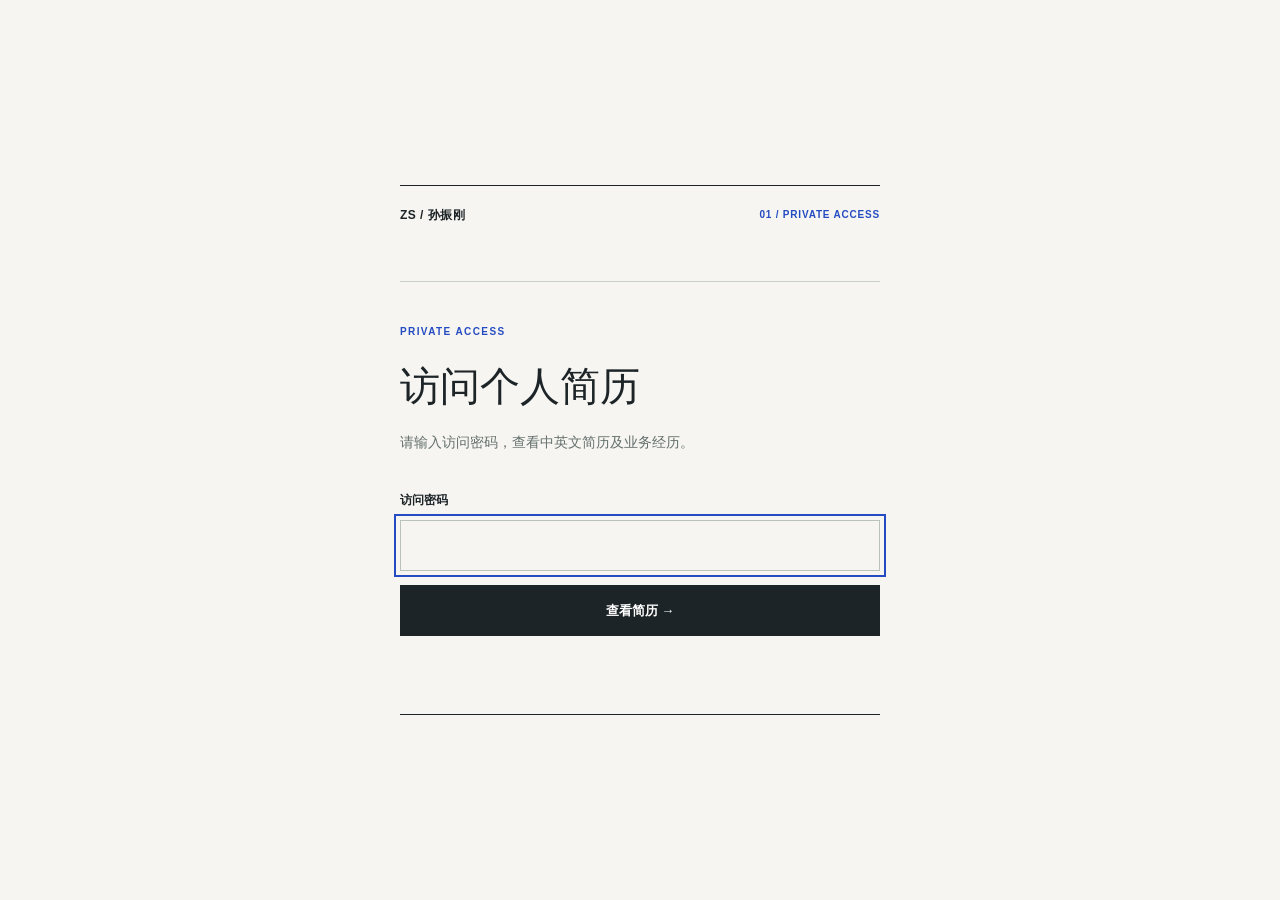
==== commit d4b00b9a: "Refine resume into restrained editorial design" ====
--- a/index.html
+++ b/index.html
@@ -1 +1 @@
-<!doctype html><html lang="zh-CN"><head><meta charset="utf-8"><meta name="viewport" content="width=device-width,initial-scale=1"><meta name="robots" content="noindex,nofollow"><title>个人简历 · 访问验证</title><link rel="stylesheet" href="style.css"><style>body.locked{min-height:100vh;display:grid;place-items:center;padding:24px;background:#142839;background-image:radial-gradient(circle at 78% 20%,#38535b 0,transparent 37%),linear-gradient(130deg,#142839,#203a46)}.gate{position:relative;width:min(100%,460px);padding:51px 48px;background:#f7f6f0;border:1px solid #ffffff66;box-shadow:0 30px 90px #07172150}.gate:before{content:"ZS / 孙振刚";display:block;font:700 12px/1.5 var(--sans);letter-spacing:.16em;color:#223c47;margin-bottom:50px}.gate:after{content:"";position:absolute;top:0;left:0;width:78px;height:3px;background:#bf9c6e}.gate h1{font-family:var(--serif);font-size:34px;letter-spacing:.02em;margin:15px 0}.gate p{color:#64736f;font-size:14px}.gate label{display:block;margin:31px 0 8px;font-size:12px;font-weight:600;letter-spacing:.06em}.gate input{width:100%;height:51px;background:transparent;border:1px solid #bac7be;padding:0 14px;font-size:16px}.gate button{width:100%;height:51px;margin-top:14px;background:#1d3a40;color:white;border:0;font:600 13px var(--sans);letter-spacing:.04em;cursor:pointer}.gate button:hover{background:#31554f}.gate button:disabled{opacity:.6}.gate #message{min-height:1.5em;color:#9b443e;font-size:13px}.gate .eyebrow{font-size:10px}@media(max-width:500px){.gate{padding:38px 28px}.gate:before{margin-bottom:38px}}</style><script defer src="gate.js"></script></head><body class="locked"><main class="gate"><span class="eyebrow">PRIVATE ACCESS</span><h1>访问个人简历</h1><p>请输入访问密码，查看中英文简历及业务经历。</p><form id="unlock"><label for="password">访问密码</label><input id="password" type="password" autocomplete="current-password" required autofocus><button id="submit" type="submit">查看简历 →</button><p id="message" role="status" aria-live="polite"></p></form></main></body></html>+<!doctype html><html lang="zh-CN"><head><meta charset="utf-8"><meta name="viewport" content="width=device-width,initial-scale=1"><meta name="robots" content="noindex,nofollow"><title>个人简历 · 访问验证</title><link rel="stylesheet" href="style.css"><style>body.locked{min-height:100vh;display:grid;place-items:center;padding:24px;background:#f6f5f1}.gate{position:relative;width:min(100%,480px);padding:0 0 32px;border-top:1px solid #1d2427;border-bottom:1px solid #1d2427}.gate:before{content:"ZS / 孙振刚";display:block;padding:20px 0 57px;border-bottom:1px solid #c9ceca;margin-bottom:34px;font:750 12px/1.5 var(--sans);letter-spacing:.04em;color:#1d2427}.gate:after{content:"01 / PRIVATE ACCESS";position:absolute;top:21px;right:0;font:700 10px/1.5 var(--sans);letter-spacing:.08em;color:#244bc1}.gate h1{font:500 40px/1.2 var(--serif);letter-spacing:0;margin:18px 0}.gate p{color:#65706d;font-size:14px}.gate label{display:block;margin:34px 0 8px;font-size:12px;font-weight:650}.gate input{width:100%;height:51px;background:transparent;border:1px solid #b9c2bb;padding:0 14px;font-size:16px}.gate button{width:100%;height:51px;margin-top:14px;background:#1d2427;color:white;border:0;font:650 13px var(--sans);cursor:pointer}.gate button:hover{background:#244bc1}.gate button:disabled{opacity:.6}.gate #message{min-height:1.5em;color:#9b443e;font-size:13px}.gate .eyebrow{font-size:10px}@media(max-width:500px){.gate:before{padding-bottom:40px}}</style><script defer src="gate.js"></script></head><body class="locked"><main class="gate"><span class="eyebrow">PRIVATE ACCESS</span><h1>访问个人简历</h1><p>请输入访问密码，查看中英文简历及业务经历。</p><form id="unlock"><label for="password">访问密码</label><input id="password" type="password" autocomplete="current-password" required autofocus><button id="submit" type="submit">查看简历 →</button><p id="message" role="status" aria-live="polite"></p></form></main></body></html>
--- a/style.css
+++ b/style.css
@@ -1 +1 @@
-:root{--ink:#182637;--navy:#142839;--navy2:#213c4b;--gold:#c6a476;--paper:#f5f4ef;--rule:#d8dedb;--muted:#627374;--sans:-apple-system,BlinkMacSystemFont,"Segoe UI","PingFang SC","Microsoft YaHei",sans-serif;--serif:Georgia,"Songti SC","STSong",serif}*{box-sizing:border-box}html{scroll-behavior:smooth;scroll-padding-top:100px}body{margin:0;background:var(--paper);color:var(--ink);font:15px/1.9 var(--sans);-webkit-font-smoothing:antialiased}a{color:inherit;text-decoration:none}a:focus-visible,input:focus-visible,button:focus-visible{outline:3px solid #bb915e;outline-offset:4px}a:hover{text-decoration:underline}header{background:rgba(245,244,239,.95);border-bottom:1px solid #e2e5de;position:sticky;top:0;z-index:3;backdrop-filter:blur(15px)}nav{max-width:1272px;margin:auto;padding:19px 32px;display:flex;align-items:center;justify-content:space-between;gap:20px}.brand{font-weight:700;letter-spacing:.12em;font-size:13px}.navlinks{display:flex;gap:32px;color:#43575d;font-size:13px}.navlinks a:last-child{color:var(--ink);font-weight:600}main:not(.gate){max-width:1272px;margin:auto;padding:0 32px}.hero{position:relative;isolation:isolate;overflow:hidden;background:linear-gradient(125deg,#142738 0%,#1d3846 65%,#233e49 100%);color:#f6f4ed;margin-top:34px;padding:96px 74px 95px;display:grid;grid-template-columns:1.55fr 1fr;gap:68px;min-height:520px}.hero:before{content:"";position:absolute;z-index:-1;right:-95px;top:-165px;width:550px;height:550px;border:1px solid #ffffff19;border-radius:50%;box-shadow:0 0 0 55px #ffffff06,0 0 0 110px #ffffff05,0 0 0 165px #ffffff03}.hero:after{content:"";position:absolute;z-index:-1;left:0;right:0;bottom:0;height:1px;background:linear-gradient(90deg,#cbad7d,transparent)}.eyebrow{font-size:10px;letter-spacing:.24em;font-weight:700;color:#bca681;text-transform:uppercase}h1{font-family:var(--serif);font-size:68px;line-height:1.12;letter-spacing:.02em;margin:30px 0 28px;font-weight:500}h1 small{display:block;font:400 14px/1.5 var(--sans);letter-spacing:.2em;color:#becbc7;margin-top:18px}h2{font-family:var(--serif);font-size:31px;line-height:1.4;font-weight:500;letter-spacing:.01em;margin:15px 0 26px}h3{font-size:18px;line-height:1.5;font-weight:650;margin:0 0 8px}.lead{font-size:21px;line-height:1.8;max-width:640px;margin:0 0 12px}.hero .muted{font-size:13px;letter-spacing:.05em;color:#b7c8c5}.muted,.context{color:var(--muted)}.hero-aside{border-left:1px solid #ffffff3b;padding-left:32px;align-self:end;font-size:14px}.hero-aside dl{margin:0}.hero-aside dt{font-size:10px;color:#b9a881;letter-spacing:.14em;margin-top:24px}.hero-aside dt:first-child{margin-top:0}.hero-aside dd{margin:4px 0 0;color:#e4eae5}.actions{display:flex;gap:12px;flex-wrap:wrap;margin-top:35px}.button{font-size:12px;letter-spacing:.02em;padding:12px 19px;border:1px solid #80918d;display:inline-flex;align-items:center;min-height:48px}.hero .button{color:#f0f3ec}.hero .button.primary{background:#d3b68b;border-color:#d3b68b;color:#172a34;font-weight:650}.button:hover{text-decoration:none;filter:brightness(1.12)}.facts{display:grid;grid-template-columns:repeat(3,1fr);background:#fff;border:1px solid #e1e6df;margin:-1px 0 98px;box-shadow:0 18px 50px #263c3508}.fact{padding:32px 36px}.fact+.fact{border-left:1px solid #e5e8e2}.number{font-family:var(--serif);font-size:40px;font-weight:500;letter-spacing:-.04em;line-height:1.2;color:#233f49}.fact p{font-size:12px;margin:10px 0 0;color:#6a7876}section{padding-bottom:94px}.section-layout{display:grid;grid-template-columns:235px 1fr;gap:55px;border-top:1px solid #cbd4cf;padding-top:38px}.section-label{font-size:10px;color:#8b806b;letter-spacing:.15em;font-weight:700}.intro{margin:0 0 22px;color:#3d5053;font-size:16px;line-height:2}.case{position:relative;background:#fff;border:1px solid #e3e8e1;padding:28px 32px 28px 66px;margin-bottom:14px;box-shadow:0 7px 28px #293f3610}.case:before{content:"";position:absolute;left:32px;top:32px;width:2px;height:34px;background:var(--gold)}.case-index{font:10px/1.8 var(--sans);letter-spacing:.15em;color:#9a896e;margin-bottom:9px}.case p{margin:10px 0 0;color:#536668;font-size:14px;line-height:1.95}.job{position:relative;padding:0 0 35px 26px;margin:0 0 35px;border-left:1px solid #cdd9d3;border-bottom:1px solid #e2e7e0}.job:before{content:"";position:absolute;left:-4px;top:7px;width:7px;height:7px;background:#ab9170;border-radius:50%}.job:last-child{margin:0;border-bottom:0;padding-bottom:0}.jobhead{display:flex;justify-content:space-between;gap:22px}.date{font-size:11px;white-space:nowrap;letter-spacing:.03em;color:#72817c}.role{color:#597b70;font-size:13px;font-weight:600;margin:0 0 10px}.context{font-size:13px;margin:8px 0}.job ul{padding-left:17px;font-size:14px;color:#4d6061}.job li{padding-left:4px;margin:10px 0}.job li::marker{color:#b79d76}.note{font-size:13px;background:#e8eee7;padding:16px 20px;color:#4d655c;margin:-14px 0 38px 26px}.skills{display:grid;grid-template-columns:1fr 1fr;gap:14px}.skill{background:#edf0ea;padding:25px 26px;min-height:145px;border-top:2px solid #bdab90}.skill h3{font-size:15px}.skill p{font-size:13px;color:#576b69;margin:8px 0 0;line-height:1.9}.contact{background:var(--navy);color:#f7f6ef;padding:52px 55px;display:flex;justify-content:space-between;align-items:center;gap:24px;margin-bottom:42px;position:relative;overflow:hidden}.contact:after{content:"↗";position:absolute;right:28px;top:-92px;color:#ffffff08;font:260px var(--serif);pointer-events:none}.contact h2{margin:0 0 8px}.contact p{font-size:13px;color:#c1cec7;margin:0}.contact a{font-size:15px;color:#e1c599;z-index:1}footer{border-top:1px solid #cbd4cf;padding:22px 0 40px;font-size:11px;letter-spacing:.03em;color:#77827d;display:flex;justify-content:space-between;gap:20px}.skip{position:absolute;left:-999px}.skip:focus{left:20px;top:10px;background:white;z-index:9}@media(max-width:760px){nav{padding:16px 20px}.navlinks{gap:17px}.navlinks .optional{display:none}main:not(.gate){padding:0 18px}.hero{margin-top:18px;padding:50px 27px 38px;min-height:0;grid-template-columns:1fr;gap:28px}.hero:before{width:330px;height:330px;right:-180px;top:-100px}h1{font-size:47px;margin:24px 0}.lead{font-size:18px}.hero-aside{border-left:0;border-top:1px solid #ffffff40;padding:20px 0 0}.hero-aside dl{display:grid;grid-template-columns:1fr 1fr;gap:15px}.hero-aside dt{margin:0}.hero-aside dd{font-size:12px}.actions{margin-top:24px}.facts{margin:0 0 55px}.fact{padding:20px 12px}.number{font-size:27px}.fact p{font-size:10px;line-height:1.6}.section-layout{grid-template-columns:1fr;gap:10px;padding-top:27px}section{padding-bottom:55px}h2{font-size:26px;margin:9px 0 17px}.intro{font-size:15px}.case{padding:23px 22px 23px 44px}.case:before{left:21px;top:25px}.jobhead{display:block}.date{display:block;margin:0 0 9px}.skills{grid-template-columns:1fr}.skill{min-height:0}.contact{padding:32px 26px;display:block}.contact a{display:inline-block;margin-top:22px}.contact:after{font-size:180px;top:-55px}footer{display:block}footer span{display:block;margin-bottom:7px}}@media print{header,.actions,.contact{display:none}body{background:white;font-size:11px}.hero{background:none;color:#000;margin:0;padding:0;min-height:0}.hero .muted,.hero-aside dd{color:#333}.hero:before,.hero:after{display:none}.facts{margin:15px 0 25px;box-shadow:none}.section-layout{grid-template-columns:130px 1fr;gap:15px}section{padding-bottom:20px}.job,.case{break-inside:avoid}}
+:root{--paper:#f6f5f1;--ink:#1d2427;--muted:#65706d;--line:#c9ceca;--blue:#244bc1;--sans:-apple-system,BlinkMacSystemFont,"Segoe UI","PingFang SC","Microsoft YaHei",sans-serif;--serif:"Iowan Old Style","Palatino Linotype",Palatino,"Songti SC","Noto Serif CJK SC",serif}*{box-sizing:border-box}html{scroll-behavior:smooth;scroll-padding-top:88px}body{margin:0;background:var(--paper);color:var(--ink);font:15px/1.9 var(--sans);-webkit-font-smoothing:antialiased}a{color:inherit;text-decoration:none}a:hover{text-decoration:underline;text-underline-offset:4px}a:focus-visible,input:focus-visible,button:focus-visible{outline:2px solid var(--blue);outline-offset:4px}header{background:rgba(246,245,241,.96);border-bottom:1px solid var(--ink);position:sticky;top:0;z-index:3;backdrop-filter:blur(12px)}nav{max-width:1272px;padding:17px 32px;margin:auto;display:flex;align-items:center;justify-content:space-between;gap:24px}.brand{font-weight:750;font-size:13px;letter-spacing:.04em}.navlinks{display:flex;align-items:center;gap:30px;font-size:12px;font-weight:550}.navlinks a:last-child{color:var(--blue)}main:not(.gate){max-width:1272px;margin:auto;padding:0 32px}.hero{padding:93px 0 70px;display:grid;grid-template-columns:minmax(0,1.6fr) minmax(230px,.62fr);gap:80px;align-items:end;border-bottom:1px solid var(--ink)}.eyebrow{font-size:10px;letter-spacing:.14em;font-weight:700;color:var(--blue);text-transform:uppercase}.hero .eyebrow:before{content:"";display:inline-block;width:26px;height:2px;margin-right:11px;margin-bottom:3px;background:var(--blue)}h1{font:500 clamp(54px,7.4vw,92px)/1.1 var(--serif);letter-spacing:-.04em;margin:32px 0}.hero h1 small{font:400 13px/1.5 var(--sans);display:block;letter-spacing:.14em;color:#727c77;margin-top:16px}.lead{font-size:21px;line-height:1.75;max-width:650px;margin:0 0 15px;letter-spacing:.02em}.muted,.context{color:var(--muted)}.hero .muted{font-size:13px;margin:0}.hero-aside{border-top:2px solid var(--blue);padding-top:20px;font-size:14px;align-self:end}.hero-aside dl{margin:0}.hero-aside dt{font-size:10px;color:#72807b;letter-spacing:.1em;margin-top:20px}.hero-aside dt:first-child{margin-top:0}.hero-aside dd{margin:4px 0 0;font-weight:550}.actions{display:flex;gap:18px;flex-wrap:wrap;margin-top:30px}.button{display:inline-flex;align-items:center;justify-content:center;font-size:12px;font-weight:650;min-height:46px;padding:10px 20px;border:1px solid var(--ink)}.button.primary{color:white;background:var(--ink)}.button:hover{background:var(--blue);border-color:var(--blue);color:#fff;text-decoration:none}.facts{display:grid;grid-template-columns:repeat(3,1fr);border-bottom:1px solid var(--line);margin-bottom:98px}.fact{padding:28px 26px 28px 0}.fact+.fact{padding-left:28px;border-left:1px solid var(--line)}.number{font:500 38px/1.1 var(--serif);letter-spacing:-.04em;color:var(--ink)}.fact p{font-size:12px;color:#68746f;margin:10px 0 0;line-height:1.7;max-width:240px}section{padding-bottom:92px}.section-layout{display:grid;grid-template-columns:235px minmax(0,1fr);gap:55px;border-top:1px solid var(--ink);padding-top:27px}.section-label{font-size:10px;color:var(--blue);letter-spacing:.11em;font-weight:700}h2{font:500 30px/1.4 var(--serif);letter-spacing:.01em;margin:16px 0 22px}h3{font-size:17px;line-height:1.55;font-weight:650;margin:0 0 8px}.intro{font-size:16px;line-height:2;color:#394743;margin:0 0 18px;max-width:820px}.context{font-size:13px;margin:8px 0}.case{display:grid;grid-template-columns:150px minmax(0,1fr);column-gap:30px;border-bottom:1px solid var(--line);padding:25px 0 29px}.case:first-child{padding-top:2px}.case-index{grid-column:1;grid-row:1 / span 2;font-size:10px;font-weight:700;line-height:1.7;letter-spacing:.08em;color:var(--blue)}.case h3,.case p{grid-column:2}.case h3{font-size:19px;margin:0}.case p{font-size:14px;color:#55635e;line-height:1.95;margin:9px 0 0}.job{position:relative;border-bottom:1px solid var(--line);padding:0 0 35px;margin:0 0 35px}.job:last-child{border:0;margin:0;padding:0}.jobhead{display:flex;justify-content:space-between;gap:20px;align-items:baseline}.date{font:500 12px/1.5 var(--sans);white-space:nowrap;color:#758079}.role{color:var(--blue);font-size:13px;font-weight:600;margin:0 0 12px}.job ul{padding-left:18px;color:#4b5b55;font-size:14px}.job li{padding-left:4px;margin:10px 0}.job li::marker{color:var(--blue)}.note{border-left:2px solid var(--blue);padding:0 0 0 17px;margin:-8px 0 38px;color:#64736d;font-size:13px}.skills{display:grid;grid-template-columns:1fr 1fr;gap:0 36px}.skill{border-top:1px solid var(--line);padding:21px 0 26px}.skill h3{font-size:15px}.skill p{color:#586761;font-size:13px;line-height:1.95;margin:8px 0 0}.contact{border-top:2px solid var(--ink);border-bottom:1px solid var(--line);padding:37px 0;margin-bottom:34px;display:flex;justify-content:space-between;align-items:end;gap:24px}.contact h2{margin:0 0 8px}.contact p{font-size:13px;color:#697671;margin:0}.contact a{color:var(--blue)}footer{padding:0 0 42px;font-size:11px;color:#748079;display:flex;justify-content:space-between;gap:20px}.skip{position:absolute;left:-999px}.skip:focus{left:20px;top:10px;background:white;z-index:9}@media(max-width:760px){nav{padding:15px 20px}.navlinks{gap:17px}.navlinks .optional{display:none}main:not(.gate){padding:0 20px}.hero{padding:56px 0 37px;grid-template-columns:1fr;gap:35px}h1{font-size:52px;margin:24px 0}.lead{font-size:18px}.hero-aside{padding-top:16px}.hero-aside dl{display:grid;grid-template-columns:1fr 1fr;gap:16px}.hero-aside dt{margin:0}.hero-aside dd{font-size:12px}.actions{margin-top:23px}.facts{margin-bottom:60px}.fact,.fact+.fact{padding:20px 9px}.fact:first-child{padding-left:0}.number{font-size:29px}.fact p{font-size:10px;line-height:1.55}.section-layout{grid-template-columns:1fr;gap:10px;padding-top:22px}section{padding-bottom:55px}h2{font-size:26px;margin:10px 0 18px}.intro{font-size:15px}.case{grid-template-columns:1fr;gap:0;padding:23px 0}.case-index{grid-column:1;grid-row:auto;margin-bottom:10px}.case h3,.case p{grid-column:1}.jobhead{display:block}.date{display:block;margin:0 0 8px}.skills{grid-template-columns:1fr}.contact{display:block}footer{display:block}footer span{display:block;margin-bottom:7px}}@media print{header,.actions{display:none}body{background:white;font-size:11px}.hero{padding:0}.facts{margin:15px 0 25px}.section-layout{grid-template-columns:130px 1fr;gap:15px}section{padding-bottom:20px}.job,.case{break-inside:avoid}}
